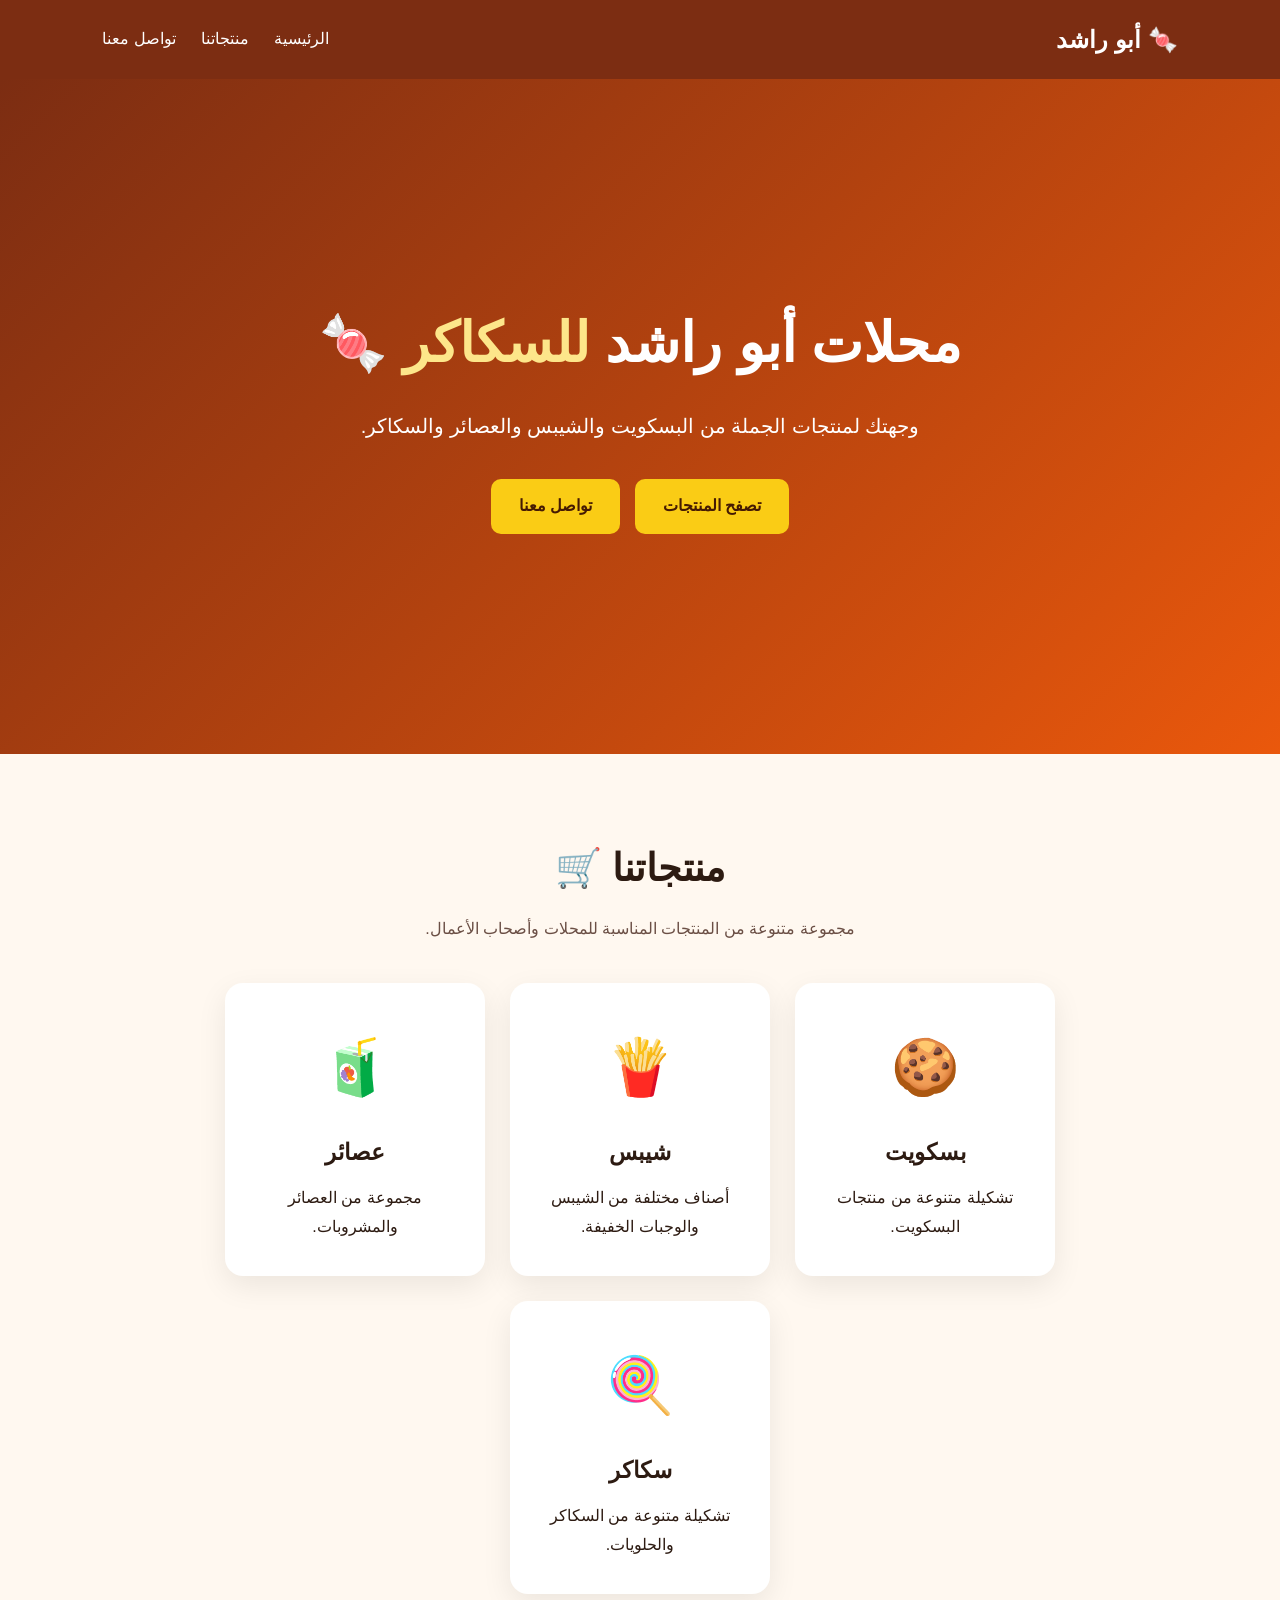
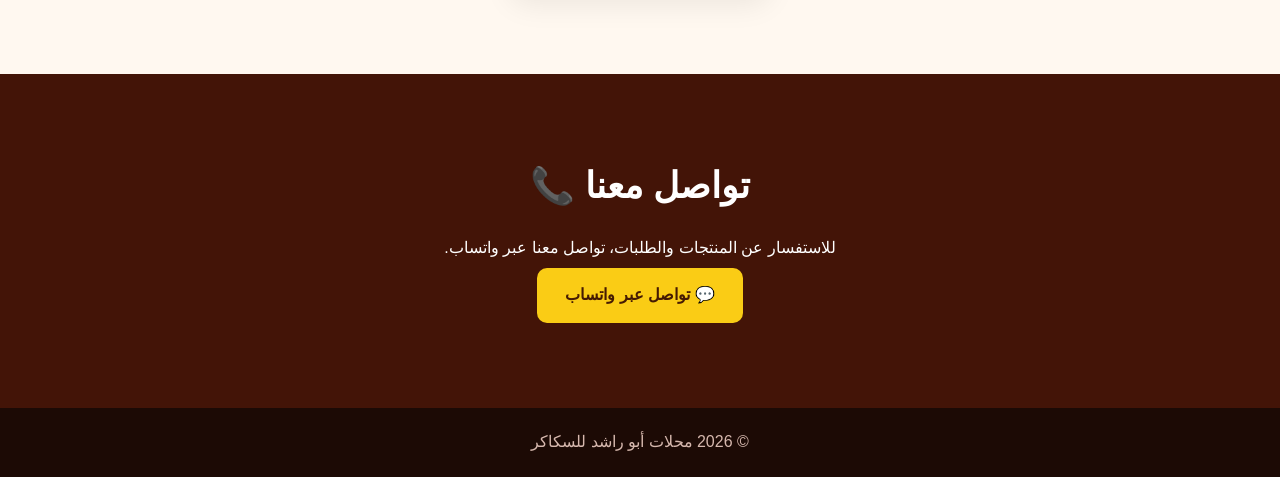
==== abu-rashed-new/index.html @ 02c1951f "Add new index.html file for abu-rashed" ====
<!DOCTYPE html>
<html lang="ar" dir="rtl">

<head>
    <meta charset="UTF-8">
    <meta name="viewport" content="width=device-width, initial-scale=1.0">

    <title>محلات أبو راشد للسكاكر | بسكويت، شيبس، عصائر وسكاكر</title>

    <meta name="description"
        content="محلات أبو راشد للسكاكر — متجر جملة لعرض البسكويت والشيبس والعصائر والسكاكر بطريقة سهلة واحترافية.">

    <style>
        * {
            margin: 0;
            padding: 0;
            box-sizing: border-box;
        }

        html {
            scroll-behavior: smooth;
        }

        body {
            font-family: Arial, sans-serif;
            background: #fff8f0;
            color: #2d1b12;
            line-height: 1.8;
        }

        header {
            background: #7c2d12;
            padding: 18px 8%;
            position: sticky;
            top: 0;
            z-index: 1000;
        }

        nav {
            display: flex;
            justify-content: space-between;
            align-items: center;
        }

        .logo {
            color: #fff;
            font-size: 24px;
            font-weight: bold;
        }

        nav ul {
            display: flex;
            list-style: none;
            gap: 25px;
        }

        nav a {
            color: white;
            text-decoration: none;
        }

        nav a:hover {
            opacity: 0.8;
        }

        .hero {
            min-height: 75vh;
            display: flex;
            justify-content: center;
            align-items: center;
            text-align: center;
            padding: 70px 20px;
            background: linear-gradient(135deg, #7c2d12, #ea580c);
            color: white;
        }

        .hero-content {
            max-width: 800px;
        }

        .hero h1 {
            font-size: 55px;
            margin-bottom: 15px;
        }

        .hero h1 span {
            color: #fde68a;
        }

        .hero p {
            font-size: 20px;
            margin-bottom: 30px;
        }

        .btn {
            display: inline-block;
            padding: 13px 28px;
            background: #facc15;
            color: #451a03;
            text-decoration: none;
            border-radius: 10px;
            font-weight: bold;
            margin: 5px;
        }

        .btn:hover {
            transform: translateY(-3px);
        }

        .section {
            padding: 80px 8%;
            text-align: center;
        }

        .section h2 {
            font-size: 38px;
            margin-bottom: 12px;
        }

        .section-text {
            max-width: 650px;
            margin: 0 auto 40px;
            color: #6b4f45;
        }

        .products {
            display: flex;
            justify-content: center;
            gap: 25px;
            flex-wrap: wrap;
        }

        .product {
            background: white;
            width: 260px;
            padding: 35px 25px;
            border-radius: 18px;
            box-shadow: 0 10px 30px rgba(0, 0, 0, 0.08);
            transition: 0.3s;
        }

        .product:hover {
            transform: translateY(-8px);
        }

        .product-icon {
            font-size: 55px;
            margin-bottom: 15px;
        }

        .product h3 {
            font-size: 23px;
            margin-bottom: 10px;
        }

        .contact {
            padding: 80px 20px;
            text-align: center;
            background: #431407;
            color: white;
        }

        .contact h2 {
            font-size: 36px;
            margin-bottom: 15px;
        }

        footer {
            background: #1c0a05;
            color: #d6b8ae;
            text-align: center;
            padding: 20px;
        }

        @media (max-width: 700px) {

            nav {
                flex-direction: column;
                gap: 15px;
            }

            nav ul {
                gap: 12px;
                flex-wrap: wrap;
                justify-content: center;
            }

            .hero {
                min-height: 65vh;
            }
.hero h1 {
                font-size: 38px;
            }

            .hero p {
                font-size: 17px;
            }

            .section {
                padding: 60px 20px;
            }

            .product {
                width: 100%;
                max-width: 340px;
            }
        }
    </style>

</head>

<body>

    <header>

        <nav>

            <div class="logo">
                🍬 أبو راشد
            </div>

            <ul>
                <li><a href="#home">الرئيسية</a></li>
                <li><a href="#products">منتجاتنا</a></li>
                <li><a href="#contact">تواصل معنا</a></li>
            </ul>

        </nav>

    </header>


    <section id="home" class="hero">

        <div class="hero-content">

            <h1>
                محلات أبو راشد
                <span>للسكاكر 🍬</span>
            </h1>

            <p>
                وجهتك لمنتجات الجملة من البسكويت والشيبس
                والعصائر والسكاكر.
            </p>

            <a href="#products" class="btn">
                تصفح المنتجات
            </a>

            <a href="#contact" class="btn">
                تواصل معنا
            </a>

        </div>

    </section>


    <section id="products" class="section">

        <h2>منتجاتنا 🛒</h2>

        <p class="section-text">
            مجموعة متنوعة من المنتجات المناسبة للمحلات
            وأصحاب الأعمال.
        </p>


        <div class="products">

            <div class="product">

                <div class="product-icon">
                    🍪
                </div>

                <h3>
                    بسكويت
                </h3>

                <p>
                    تشكيلة متنوعة من منتجات البسكويت.
                </p>

            </div>


            <div class="product">

                <div class="product-icon">
                    🍟
                </div>

                <h3>
                    شيبس
                </h3>

                <p>
                    أصناف مختلفة من الشيبس والوجبات الخفيفة.
                </p>

            </div>


            <div class="product">

                <div class="product-icon">
                    🧃
                </div>

                <h3>
                    عصائر
                </h3>

                <p>
                    مجموعة من العصائر والمشروبات.
                </p>

            </div>


            <div class="product">

                <div class="product-icon">
                    🍭
                </div>

                <h3>
                    سكاكر
                </h3>

                <p>
                    تشكيلة متنوعة من السكاكر والحلويات.
                </p>

            </div>

        </div>

    </section>


    <section id="contact" class="contact">

        <h2>
            تواصل معنا 📞
        </h2>

        <p>
            للاستفسار عن المنتجات والطلبات، تواصل معنا عبر واتساب.
        </p>

        <a href="https://wa.me/962787437604"
            class="btn"
            target="_blank">
            💬 تواصل عبر واتساب
        </a>

    </section>


    <footer>

        <p>
            © 2026 محلات أبو راشد للسكاكر
        </p>

    </footer>

</body>

</html>
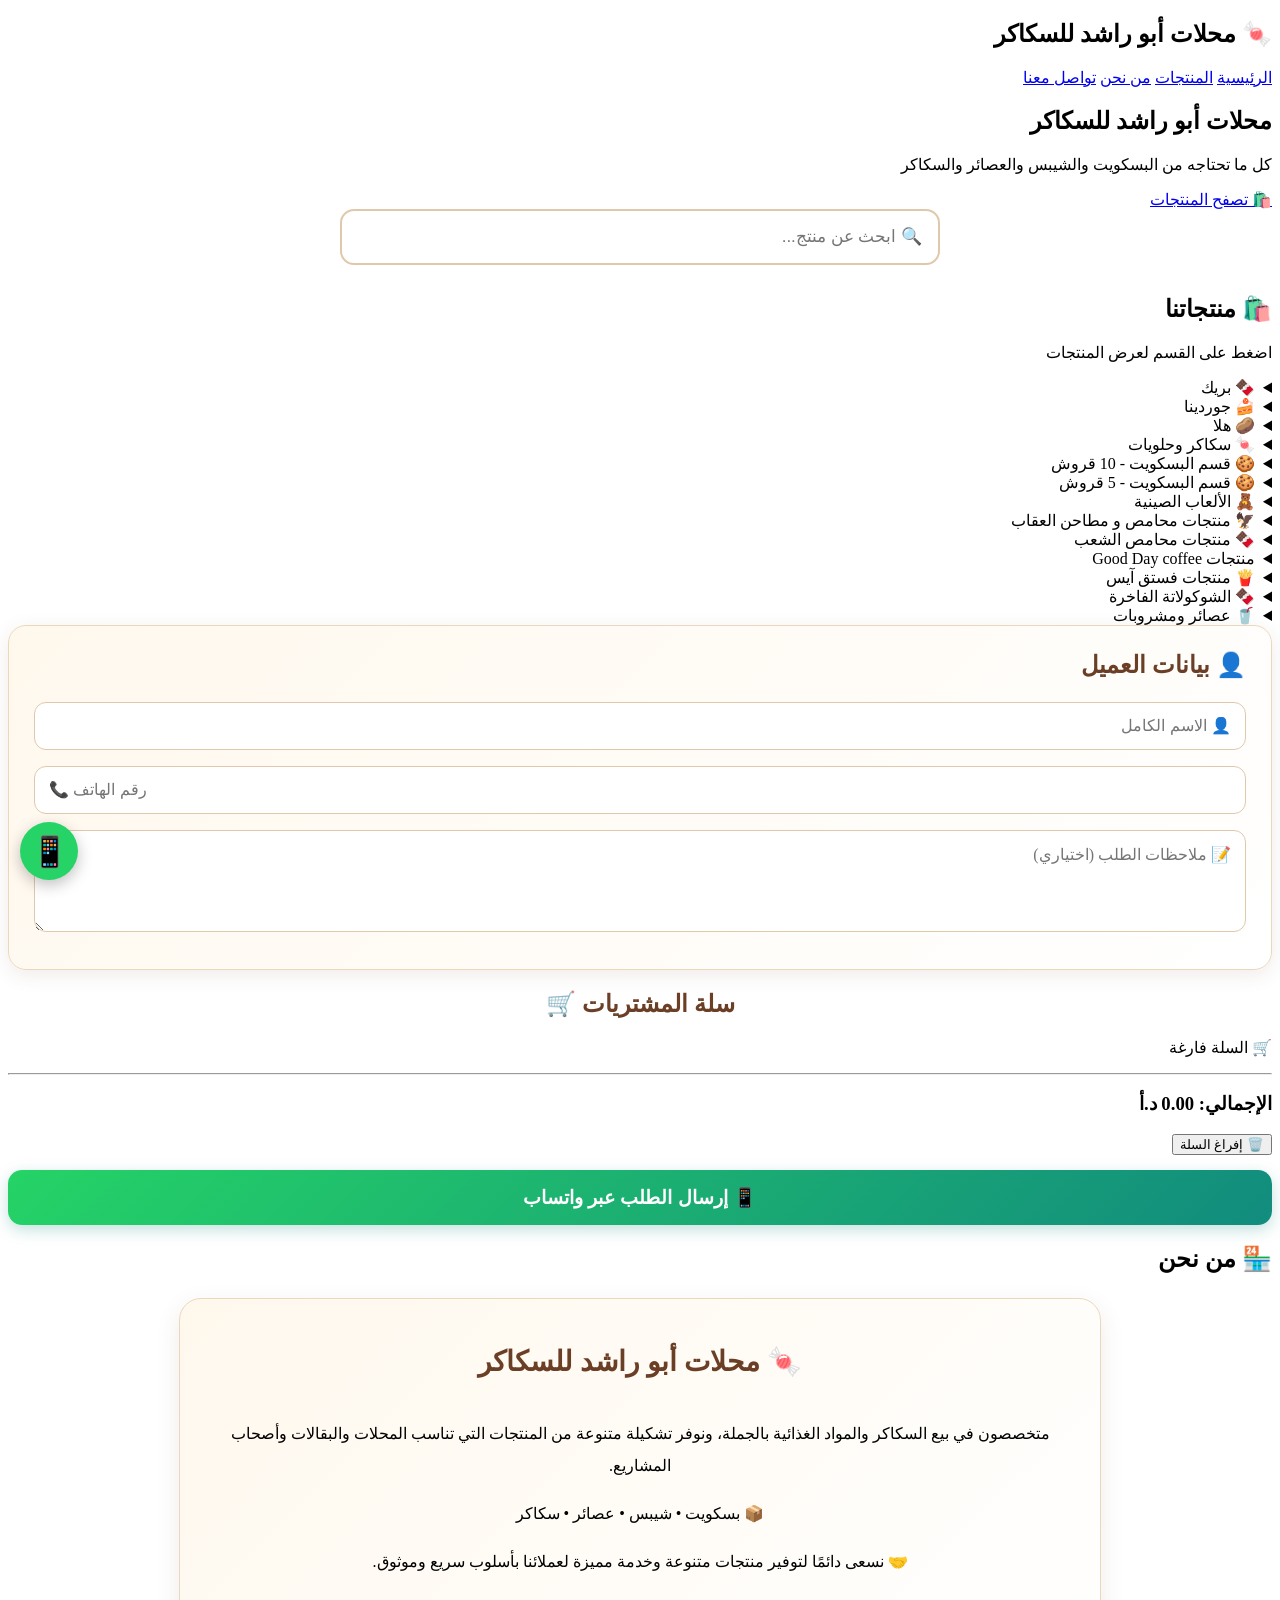
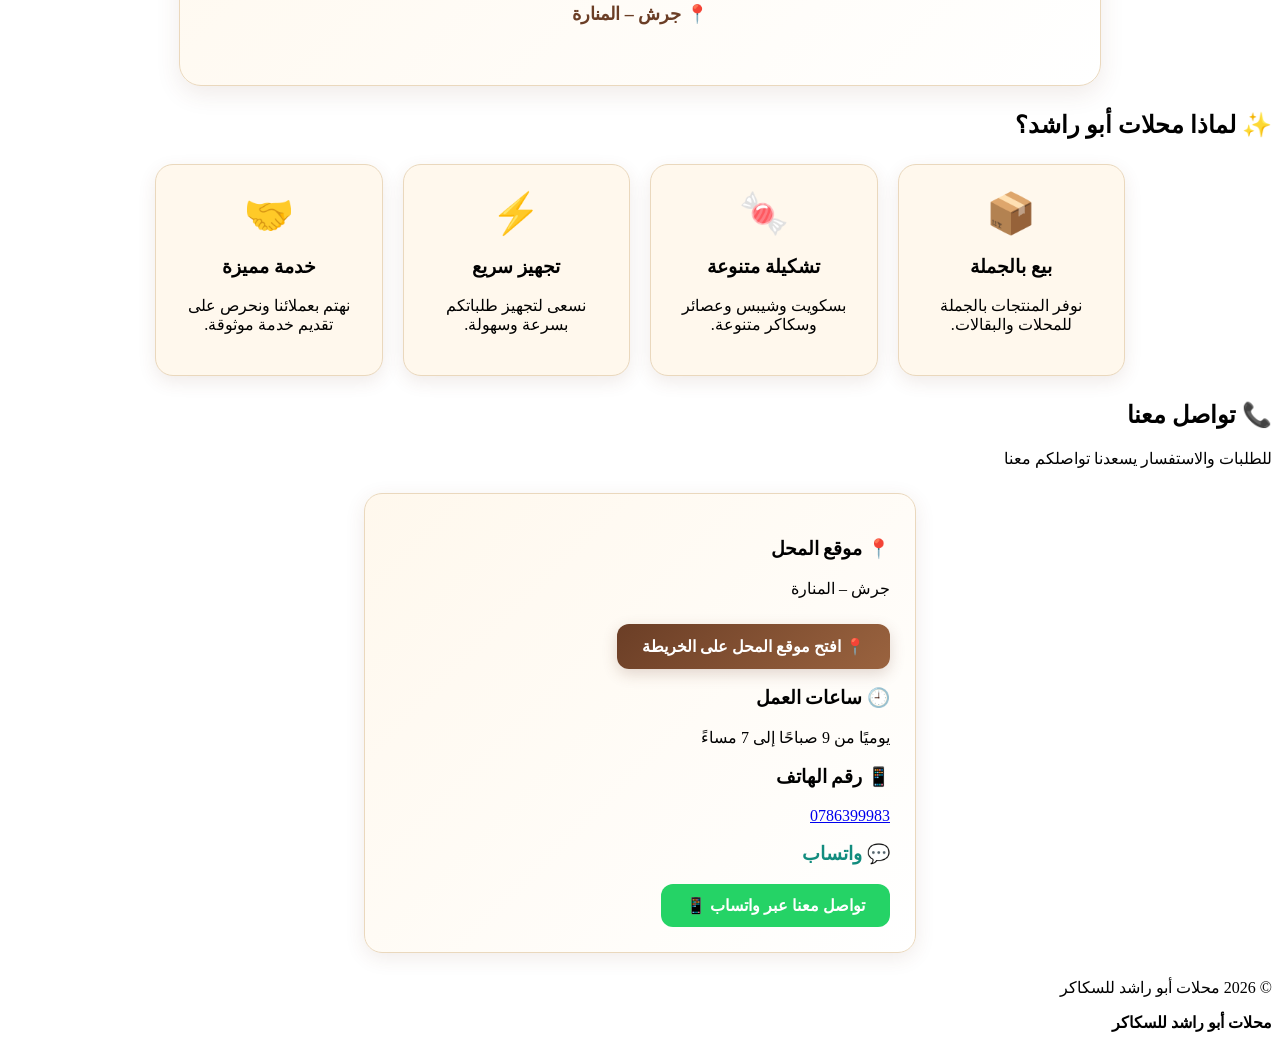
==== commit 78de2458: "Update print statement from 'Hello' to 'Goodbye'" ====
--- a/abu-rashed-new/index.html
+++ b/abu-rashed-new/index.html
@@ -1,373 +1,1767 @@
-<!DOCTYPE html>
-<html lang="ar" dir="rtl">
-
-<head>
-    <meta charset="UTF-8">
-    <meta name="viewport" content="width=device-width, initial-scale=1.0">
-
-    <title>محلات أبو راشد للسكاكر | بسكويت، شيبس، عصائر وسكاكر</title>
-
-    <meta name="description"
-        content="محلات أبو راشد للسكاكر — متجر جملة لعرض البسكويت والشيبس والعصائر والسكاكر بطريقة سهلة واحترافية.">
-
-    <style>
-        * {
-            margin: 0;
-            padding: 0;
-            box-sizing: border-box;
-        }
-
-        html {
-            scroll-behavior: smooth;
-        }
-
-        body {
-            font-family: Arial, sans-serif;
-            background: #fff8f0;
-            color: #2d1b12;
-            line-height: 1.8;
-        }
-
-        header {
-            background: #7c2d12;
-            padding: 18px 8%;
-            position: sticky;
-            top: 0;
-            z-index: 1000;
-        }
-
-        nav {
-            display: flex;
-            justify-content: space-between;
-            align-items: center;
-        }
-
-        .logo {
-            color: #fff;
-            font-size: 24px;
-            font-weight: bold;
-        }
-
-        nav ul {
-            display: flex;
-            list-style: none;
-            gap: 25px;
-        }
-
-        nav a {
-            color: white;
-            text-decoration: none;
-        }
-
-        nav a:hover {
-            opacity: 0.8;
-        }
-
-        .hero {
-            min-height: 75vh;
-            display: flex;
-            justify-content: center;
-            align-items: center;
-            text-align: center;
-            padding: 70px 20px;
-            background: linear-gradient(135deg, #7c2d12, #ea580c);
-            color: white;
-        }
-
-        .hero-content {
-            max-width: 800px;
-        }
-
-        .hero h1 {
-            font-size: 55px;
-            margin-bottom: 15px;
-        }
-
-        .hero h1 span {
-            color: #fde68a;
-        }
-
-        .hero p {
-            font-size: 20px;
-            margin-bottom: 30px;
-        }
-
-        .btn {
-            display: inline-block;
-            padding: 13px 28px;
-            background: #facc15;
-            color: #451a03;
-            text-decoration: none;
-            border-radius: 10px;
-            font-weight: bold;
-            margin: 5px;
-        }
-
-        .btn:hover {
-            transform: translateY(-3px);
-        }
-
-        .section {
-            padding: 80px 8%;
-            text-align: center;
-        }
-
-        .section h2 {
-            font-size: 38px;
-            margin-bottom: 12px;
-        }
-
-        .section-text {
-            max-width: 650px;
-            margin: 0 auto 40px;
-            color: #6b4f45;
-        }
-
-        .products {
-            display: flex;
-            justify-content: center;
-            gap: 25px;
-            flex-wrap: wrap;
-        }
-
-        .product {
-            background: white;
-            width: 260px;
-            padding: 35px 25px;
-            border-radius: 18px;
-            box-shadow: 0 10px 30px rgba(0, 0, 0, 0.08);
-            transition: 0.3s;
-        }
-
-        .product:hover {
-            transform: translateY(-8px);
-        }
-
-        .product-icon {
-            font-size: 55px;
-            margin-bottom: 15px;
-        }
-
-        .product h3 {
-            font-size: 23px;
-            margin-bottom: 10px;
-        }
-
-        .contact {
-            padding: 80px 20px;
-            text-align: center;
-            background: #431407;
-            color: white;
-        }
-
-        .contact h2 {
-            font-size: 36px;
-            margin-bottom: 15px;
-        }
-
-        footer {
-            background: #1c0a05;
-            color: #d6b8ae;
-            text-align: center;
-            padding: 20px;
-        }
-
-        @media (max-width: 700px) {
-
-            nav {
-                flex-direction: column;
-                gap: 15px;
-            }
-
-            nav ul {
-                gap: 12px;
-                flex-wrap: wrap;
-                justify-content: center;
-            }
-
-            .hero {
-                min-height: 65vh;
-            }
-.hero h1 {
-                font-size: 38px;
-            }
-
-            .hero p {
-                font-size: 17px;
-            }
-
-            .section {
-                padding: 60px 20px;
-            }
-
-            .product {
-                width: 100%;
-                max-width: 340px;
-            }
-        }
-    </style>
-
-</head>
-
-<body>
-
-    <header>
-
-        <nav>
-
-            <div class="logo">
-                🍬 أبو راشد
-            </div>
-
-            <ul>
-                <li><a href="#home">الرئيسية</a></li>
-                <li><a href="#products">منتجاتنا</a></li>
-                <li><a href="#contact">تواصل معنا</a></li>
-            </ul>
-
-        </nav>
-
-    </header>
-
-
-    <section id="home" class="hero">
-
-        <div class="hero-content">
-
-            <h1>
-                محلات أبو راشد
-                <span>للسكاكر 🍬</span>
-            </h1>
-
-            <p>
-                وجهتك لمنتجات الجملة من البسكويت والشيبس
-                والعصائر والسكاكر.
-            </p>
-
-            <a href="#products" class="btn">
-                تصفح المنتجات
-            </a>
-
-            <a href="#contact" class="btn">
-                تواصل معنا
-            </a>
-
-        </div>
-
-    </section>
-
-
-    <section id="products" class="section">
-
-        <h2>منتجاتنا 🛒</h2>
-
-        <p class="section-text">
-            مجموعة متنوعة من المنتجات المناسبة للمحلات
-            وأصحاب الأعمال.
-        </p>
-
-
-        <div class="products">
-
-            <div class="product">
-
-                <div class="product-icon">
-                    🍪
-                </div>
-
-                <h3>
-                    بسكويت
-                </h3>
-
-                <p>
-                    تشكيلة متنوعة من منتجات البسكويت.
-                </p>
-
-            </div>
-
-
-            <div class="product">
-
-                <div class="product-icon">
-                    🍟
-                </div>
-
-                <h3>
-                    شيبس
-                </h3>
-
-                <p>
-                    أصناف مختلفة من الشيبس والوجبات الخفيفة.
-                </p>
-
-            </div>
-
-
-            <div class="product">
-
-                <div class="product-icon">
-                    🧃
-                </div>
-
-                <h3>
-                    عصائر
-                </h3>
-
-                <p>
-                    مجموعة من العصائر والمشروبات.
-                </p>
-
-            </div>
-
-
-            <div class="product">
-
-                <div class="product-icon">
-                    🍭
-                </div>
-
-                <h3>
-                    سكاكر
-                </h3>
-
-                <p>
-                    تشكيلة متنوعة من السكاكر والحلويات.
-                </p>
-
-            </div>
-
-        </div>
-
-    </section>
-
-
-    <section id="contact" class="contact">
-
-        <h2>
-            تواصل معنا 📞
-        </h2>
-
-        <p>
-            للاستفسار عن المنتجات والطلبات، تواصل معنا عبر واتساب.
-        </p>
-
-        <a href="https://wa.me/962787437604"
-            class="btn"
-            target="_blank">
-            💬 تواصل عبر واتساب
-        </a>
-
-    </section>
-
-
-    <footer>
-
-        <p>
-            © 2026 محلات أبو راشد للسكاكر
-        </p>
-
-    </footer>
-
-</body>
-
-</html>
+<!DOCTYPE html>
+<html lang="ar" dir="rtl">
+
+<head>
+
+<meta charset="UTF-8">
+
+<meta name="viewport" content="width=device-width, initial-scale=1.0">
+
+<title>محلات أبو راشد للسكاكر</title>
+
+<link rel="stylesheet" href="style.css">
+
+</head>
+
+<body>
+
+    <a
+href="https://wa.me/962786399983"
+target="_blank"
+style="
+position:fixed;
+bottom:20px;
+left:20px;
+width:58px;
+height:58px;
+background:#25D366;
+color:white;
+border-radius:50%;
+display:flex;
+align-items:center;
+justify-content:center;
+font-size:30px;
+text-decoration:none;
+box-shadow:0 5px 15px rgba(0,0,0,0.25);
+z-index:9999;
+"
+title="تواصل معنا عبر واتساب"
+>
+📱
+</a>
+
+<!-- ==================== شريط التنقل ==================== -->
+
+<nav>
+
+<h2>🍬 محلات أبو راشد للسكاكر</h2>
+
+<div>
+<a href="#home">الرئيسية</a>
+<a href="#products">المنتجات</a>
+<a href="#about">من نحن</a>
+<a href="#contact">تواصل معنا</a>
+</div>
+
+</nav>
+
+
+<!-- ==================== الرئيسية ==================== -->
+
+<section id="home" class="hero">
+
+<h1>محلات أبو راشد للسكاكر</h1>
+
+<p>
+كل ما تحتاجه من البسكويت والشيبس والعصائر والسكاكر
+</p>
+
+<a href="#products">
+🛍️ تصفح المنتجات
+</a>
+
+</section>
+
+
+<!-- ==================== المنتجات ==================== -->
+
+<section id="products">
+
+    <div style="
+max-width:600px;
+margin:0 auto 30px;
+padding:0 15px;
+">
+
+<input
+type="text"
+id="product-search"
+placeholder="🔍 ابحث عن منتج..."
+onkeyup="searchProducts()"
+onkeydown="if(event.key === 'Enter') searchProducts()"
+style="
+width:100%;
+padding:16px;
+border:2px solid #dfc9aa;
+border-radius:14px;
+box-sizing:border-box;
+font-size:17px;
+outline:none;
+text-align:right;
+"
+>
+
+</div>
+
+<h1>🛍️ منتجاتنا</h1>
+
+<p>
+اضغط على القسم لعرض المنتجات
+</p>
+
+
+<!-- ==================== بريك ==================== -->
+
+<details class="category">
+
+<summary>
+🍫 بريك
+</summary>
+
+<div class="category-content">
+
+<h2>جميع أصناف بريك 🍫</h2>
+
+<div class="products-grid">
+
+
+<div class="product-card">
+
+<div class="product-image">
+    <img src="images/break-15.5g.jpg" alt="Break 15.5g">
+</div>
+
+<h3>Break 15.5g</h3>
+
+<p>Break 2 Fingers - 15.5 غرام</p>
+
+<strong>السعر: 1.95 د.أ</strong>
+
+<button onclick="addToCart(this)">
+🛒 أضف للسلة
+</button>
+
+</div>
+
+
+<div class="product-card">
+
+<div class="product-image">🍫</div>
+
+<h3>Break Delight 16.5g</h3>
+
+<p>بريك ديلايت - 16.5 غرام</p>
+
+<strong>السعر: 1.95 د.أ</strong>
+
+<button onclick="addToCart(this)">
+🛒 أضف للسلة
+</button>
+
+</div>
+
+
+<div class="product-card">
+
+<div class="product-image">🍫</div>
+
+<h3>Break Happy 18g</h3>
+
+<p>بريك هابي - 18 غرام</p>
+
+<strong>السعر: 1.95 د.أ</strong>
+
+<button onclick="addToCart(this)">
+🛒 أضف للسلة
+</button>
+
+</div>
+
+
+<div class="product-card">
+
+<div class="product-image">🍫</div>
+
+<h3>Break Power 20g</h3>
+
+<p>بريك باور - 20 غرام</p>
+
+<strong>السعر: 1.95 د.أ</strong>
+
+<button onclick="addToCart(this)">
+🛒 أضف للسلة
+</button>
+
+</div>
+
+
+<div class="product-card">
+
+<div class="product-image">🍫</div>
+
+<h3>Break Rizzo 20g</h3>
+
+<p>بريك ريزو - 20 غرام</p>
+
+<strong>السعر: 1.95 د.أ</strong>
+
+<button onclick="addToCart(this)">
+🛒 أضف للسلة
+</button>
+
+</div>
+
+
+<div class="product-card">
+
+<div class="product-image">🍫</div>
+
+<h3>Break Rizzo Peanuts 20g</h3>
+
+<p>بريك ريزو بالفول السوداني - 20 غرام</p>
+
+<strong>السعر: 1.95 د.أ</strong>
+
+<button onclick="addToCart(this)">
+🛒 أضف للسلة
+</button>
+
+</div>
+
+<div class="product-card">
+
+<div class="product-image">🍫</div>
+
+<h3>Break Supa 19g</h3>
+
+<p>بريك سوبا - 19 غرام</p>
+
+<strong>السعر: 1.95 د.أ</strong>
+
+<button onclick="addToCart(this)">
+🛒 أضف للسلة
+</button>
+
+</div>
+
+
+</div>
+
+</div>
+
+</details>
+
+
+<!-- ==================== جوردينا ==================== -->
+
+<details class="category">
+
+<summary>
+🍰 جوردينا
+</summary>
+
+<div class="category-content">
+
+<h2>جميع أصناف جوردينا 🍰</h2>
+
+<div class="products-grid">
+
+
+<div class="product-card">
+<div class="product-image">🍰</div>
+<h3>ويزو</h3>
+<p>ويزو جوردينا</p>
+<strong>السعر: —</strong>
+<button onclick="addToCart(this)">🛒 أضف للسلة</button>
+</div>
+
+
+<div class="product-card">
+<div class="product-image">🍰</div>
+<h3>سوبر رول</h3>
+<p>سوبر رول جوردينا</p>
+<strong>السعر: —</strong>
+<button onclick="addToCart(this)">🛒 أضف للسلة</button>
+</div>
+
+
+<div class="product-card">
+<div class="product-image">🍰</div>
+<h3>سويس رول</h3>
+<p>سويس رول جوردينا</p>
+<strong>السعر: —</strong>
+<button onclick="addToCart(this)">🛒 أضف للسلة</button>
+</div>
+
+
+<div class="product-card">
+<div class="product-image">🧁</div>
+<h3>ميني كيك</h3>
+<p>ميني كيك جوردينا</p>
+<strong>السعر: —</strong>
+<button onclick="addToCart(this)">🛒 أضف للسلة</button>
+</div>
+
+
+<div class="product-card">
+<div class="product-image">🍰</div>
+<h3>مغطس أزرق</h3>
+<p>مغطس جوردينا - أزرق</p>
+<strong>السعر: —</strong>
+<button onclick="addToCart(this)">🛒 أضف للسلة</button>
+</div>
+
+
+<div class="product-card">
+<div class="product-image">🍓</div>
+<h3>مغطس فراولة</h3>
+<p>مغطس جوردينا - فراولة</p>
+<strong>السعر: —</strong>
+<button onclick="addToCart(this)">🛒 أضف للسلة</button>
+</div>
+
+
+<div class="product-card">
+<div class="product-image">🍌</div>
+<h3>مغطس موز</h3>
+<p>مغطس جوردينا - موز</p>
+<strong>السعر: —</strong>
+<button onclick="addToCart(this)">🛒 أضف للسلة</button>
+</div>
+
+
+<div class="product-card">
+<div class="product-image">🍰</div>
+<h3>جراندي</h3>
+<p>جراندي جوردينا</p>
+<strong>السعر: —</strong>
+<button onclick="addToCart(this)">🛒 أضف للسلة</button>
+</div>
+
+
+<div class="product-card">
+<div class="product-image">🧇</div>
+<h3>وافل</h3>
+<p>وافل جوردينا</p>
+<strong>السعر: —</strong>
+<button onclick="addToCart(this)">🛒 أضف للسلة</button>
+</div>
+
+<div class="product-card">
+<div class="product-image">🍪</div>
+<h3>بيسكي</h3>
+<p>بيسكي جوردينا</p>
+<strong>السعر: —</strong>
+<button onclick="addToCart(this)">🛒 أضف للسلة</button>
+</div>
+
+
+</div>
+
+</div>
+
+</details>
+
+
+<!-- ==================== هلا ==================== -->
+
+<details class="category">
+
+<summary>
+🥔 هلا
+</summary>
+
+<div class="category-content">
+
+<h2>جميع أصناف هلا 🥔</h2>
+
+<div class="products-grid">
+
+
+<div class="product-card">
+<div class="product-image">🥔</div>
+<h3>Hala Chips Tasali</h3>
+<p>هلا تسالي - 28 غرام</p>
+<strong>السعر: —</strong>
+<button onclick="addToCart(this)">🛒 أضف للسلة</button>
+</div>
+
+
+<div class="product-card">
+<div class="product-image">🌶️</div>
+<h3>Hala Rocy Hot</h3>
+<p>هلا روكي حار - 80 غرام</p>
+<strong>السعر: —</strong>
+<button onclick="addToCart(this)">🛒 أضف للسلة</button>
+</div>
+
+
+<div class="product-card">
+<div class="product-image">🌶️</div>
+<h3>Hala Tortilla Chilli Lime</h3>
+<p>هلا تورتيلا تشيلي لايم - 30 غرام</p>
+<strong>السعر: —</strong>
+<button onclick="addToCart(this)">🛒 أضف للسلة</button>
+</div>
+
+
+<div class="product-card">
+<div class="product-image">🔥</div>
+<h3>Hala Tortilla Hot & Spicy</h3>
+<p>هلا تورتيلا حار - 30 غرام</p>
+<strong>السعر: —</strong>
+<button onclick="addToCart(this)">🛒 أضف للسلة</button>
+</div>
+
+
+<div class="product-card">
+<div class="product-image">🔥</div>
+<h3>Hala Cantina Hot & Spicy</h3>
+<p>هلا كانتينا حار - 80 غرام</p>
+<strong>السعر: —</strong>
+<button onclick="addToCart(this)">🛒 أضف للسلة</button>
+</div>
+
+
+<div class="product-card">
+<div class="product-image">🧀</div>
+<h3>Hala Cantina Spicy Cheese</h3>
+<p>هلا كانتينا جبنة حارة - 30 غرام</p>
+<strong>السعر: —</strong>
+<button onclick="addToCart(this)">🛒 أضف للسلة</button>
+</div>
+
+
+<div class="product-card">
+<div class="product-image">🥔</div>
+<h3>Hala Potato Sticks Original</h3>
+<p>هلا أصابع بطاطا أصلي - 25 غرام</p>
+<strong>السعر: —</strong>
+<button onclick="addToCart(this)">🛒 أضف للسلة</button>
+</div>
+
+
+<div class="product-card">
+<div class="product-image">🍬</div>
+<h3>Hala Trittos Sweet</h3>
+<p>هلا تريتوس سويت - 80 غرام</p>
+<strong>السعر: —</strong>
+<button onclick="addToCart(this)">🛒 أضف للسلة</button>
+</div>
+
+
+<div class="product-card">
+
+<div class="product-image">🥔</div>
+<h3>Hala Potato Chips</h3>
+<p>هلا شيبس بطاطا - 20 غرام</p>
+<strong>السعر: —</strong>
+<button onclick="addToCart(this)">🛒 أضف للسلة</button>
+</div>
+
+
+<div class="product-card">
+<div class="product-image">🍕</div>
+<h3>Hala Torero Mexican Pizza</h3>
+<p>هلا توريرو بيتزا مكسيكية - 28 غرام</p>
+<strong>السعر: —</strong>
+<button onclick="addToCart(this)">🛒 أضف للسلة</button>
+</div>
+
+
+<div class="product-card">
+<div class="product-image">🌶️</div>
+<h3>Hala Zoom Paprika</h3>
+<p>هلا زوم بابريكا - 22 غرام</p>
+<strong>السعر: —</strong>
+<button onclick="addToCart(this)">🛒 أضف للسلة</button>
+</div>
+
+
+<div class="product-card">
+<div class="product-image">🧀</div>
+<h3>Hala Cheezers Cheese</h3>
+<p>هلا تشيزرز جبنة - 30 غرام</p>
+<strong>السعر: —</strong>
+<button onclick="addToCart(this)">🛒 أضف للسلة</button>
+</div>
+
+
+<div class="product-card">
+<div class="product-image">🧀</div>
+<h3>Hala Ringo Cheese</h3>
+<p>هلا رينجو جبنة - 28 غرام</p>
+<strong>السعر: —</strong>
+<button onclick="addToCart(this)">🛒 أضف للسلة</button>
+</div>
+
+
+<div class="product-card">
+<div class="product-image">🌶️</div>
+<h3>Hala Torero Chili Lime</h3>
+<p>هلا توريرو تشيلي لايم - 28 غرام</p>
+<strong>السعر: —</strong>
+<button onclick="addToCart(this)">🛒 أضف للسلة</button>
+</div>
+
+
+<div class="product-card">
+<div class="product-image">🧀</div>
+<h3>Hala Cantina Ultimate Cheddar 30g</h3>
+<p>هلا كانتينا ألتيميت تشيدر - 30 غرام</p>
+<strong>السعر: —</strong>
+<button onclick="addToCart(this)">🛒 أضف للسلة</button>
+</div>
+
+
+<div class="product-card">
+<div class="product-image">🧀</div>
+<h3>Hala Cantina Ultimate Cheddar 70g</h3>
+<p>هلا كانتينا ألتيميت تشيدر - 70 غرام</p>
+<strong>السعر: —</strong>
+<button onclick="addToCart(this)">🛒 أضف للسلة</button>
+</div>
+
+
+</div>
+
+</div>
+
+</details>
+
+
+<!-- ==================== السكاكر ==================== -->
+
+<details class="category">
+
+<summary>
+🍬 سكاكر وحلويات
+</summary>
+
+<div class="category-content">
+
+<h2>السكاكر والحلويات 🍬</h2>
+
+<div class="products-grid">
+
+
+<div class="product-card">
+<div class="product-image">🍭</div>
+<h3>مصاصات مشكلة</h3>
+<p>نكهات متعددة</p>
+<strong>السعر: —</strong>
+<button onclick="addToCart(this)">🛒 أضف للسلة</button>
+</div>
+
+
+<div class="product-card">
+
+<div class="product-image">🍬</div>
+<h3>حلوى طرية</h3>
+<p>حلوى مشكلة</p>
+<strong>السعر: —</strong>
+<button onclick="addToCart(this)">🛒 أضف للسلة</button>
+</div>
+
+
+<div class="product-card">
+<div class="product-image">🍫</div>
+<h3>شوكولاتة مشكلة</h3>
+<p>أصناف متنوعة</p>
+<strong>السعر: —</strong>
+<button onclick="addToCart(this)">🛒 أضف للسلة</button>
+</div>
+
+
+<div class="product-card">
+<div class="product-image">🧸</div>
+<h3>جيلي</h3>
+<p>جيلي بأشكال ونكهات مختلفة</p>
+<strong>السعر: —</strong>
+<button onclick="addToCart(this)">🛒 أضف للسلة</button>
+</div>
+
+
+<div class="product-card">
+<div class="product-image">🍪</div>
+<h3>بسكويت وحلويات</h3>
+<p>أصناف متنوعة</p>
+<strong>السعر: —</strong>
+<button onclick="addToCart(this)">🛒 أضف للسلة</button>
+</div>
+
+
+</div>
+
+</div>
+
+</details>
+
+<!-- ==================== بسكويت 10 قروش ==================== -->
+
+<details class="category">
+
+<summary>
+🍪 قسم البسكويت - 10 قروش
+</summary>
+
+<div class="category-content">
+
+<h2>جميع أصناف البسكويت - 10 قروش 🍪</h2>
+
+<div class="products-grid">
+
+<div class="product-card">
+<div class="product-image">🍪</div>
+<h3>بسكويت 10 قروش</h3>
+<p>أصناف بسكويت متنوعة بسعر 10 قروش</p>
+<strong>السعر: 0.10 د.أ</strong>
+<button onclick="addToCart(this)">🛒 أضف للسلة</button>
+</div>
+
+<div class="product-card">
+<div class="product-image">🍪</div>
+<h3>بسكويت مشكل 10 قروش</h3>
+<p>بسكويت مشكل - 10 قروش</p>
+<strong>السعر: 0.10 د.أ</strong>
+<button onclick="addToCart(this)">🛒 أضف للسلة</button>
+</div>
+
+</div>
+
+</div>
+
+</details>
+
+
+<!-- ==================== بسكويت 5 قروش ==================== -->
+
+<details class="category">
+
+<summary>
+🍪 قسم البسكويت - 5 قروش
+</summary>
+
+<div class="category-content">
+
+<h2>جميع أصناف البسكويت - 5 قروش 🍪</h2>
+
+<div class="products-grid">
+
+<div class="product-card">
+<div class="product-image">🍪</div>
+<h3>بسكويت 5 قروش</h3>
+<p>أصناف بسكويت متنوعة بسعر 5 قروش</p>
+<strong>السعر: 0.05 د.أ</strong>
+<button onclick="addToCart(this)">🛒 أضف للسلة</button>
+</div>
+
+<div class="product-card">
+<div class="product-image">🍪</div>
+<h3>بسكويت مشكل 5 قروش</h3>
+<p>بسكويت مشكل - 5 قروش</p>
+<strong>السعر: 0.05 د.أ</strong>
+<button onclick="addToCart(this)">🛒 أضف للسلة</button>
+</div>
+
+</div>
+
+</div>
+
+</details>
+
+
+<!-- ==================== الألعاب الصينية ==================== -->
+
+<details class="category">
+
+<summary>
+🧸 الألعاب الصينية
+</summary>
+
+<div class="category-content">
+
+<h2>الألعاب الصينية 🧸</h2>
+
+<div class="products-grid">
+
+<div class="product-card">
+<div class="product-image">🧸</div>
+<h3>ألعاب أطفال متنوعة</h3>
+<p>تشكيلة متنوعة من الألعاب الصينية</p>
+<strong>السعر: —</strong>
+<button onclick="addToCart(this)">🛒 أضف للسلة</button>
+</div>
+
+<div class="product-card">
+<div class="product-image">🚗</div>
+<h3>سيارات أطفال</h3>
+<p>سيارات وألعاب متنوعة للأطفال</p>
+<strong>السعر: —</strong>
+<button onclick="addToCart(this)">🛒 أضف للسلة</button>
+</div>
+
+<div class="product-card">
+<div class="product-image">🎈</div>
+<h3>ألعاب متنوعة</h3>
+<p>ألعاب وأدوات ترفيه للأطفال</p>
+<strong>السعر: —</strong>
+<button onclick="addToCart(this)">🛒 أضف للسلة</button>
+</div>
+
+</div>
+
+</div>
+
+</details>
+
+
+<!-- ==================== منتجات شركة العقاب ==================== -->
+
+<details class="category">
+
+<summary>
+🦅 منتجات محامص و مطاحن العقاب
+</summary>
+
+<div class="category-content">
+
+<h2>منتجات شركة العقاب 🦅</h2>
+
+<div class="products-grid">
+
+<div class="product-card">
+<div class="product-image">🥜</div>
+<h3>منتجات العقاب</h3>
+<p>تشكيلة متنوعة من منتجات شركة العقاب</p>
+<strong>السعر: —</strong>
+<button onclick="addToCart(this)">🛒 أضف للسلة</button>
+</div>
+
+<div class="product-card">
+<div class="product-image">🍿</div>
+<h3>تسالي العقاب</h3>
+<p>أصناف متنوعة من التسالي</p>
+<strong>السعر: —</strong>
+<button onclick="addToCart(this)">🛒 أضف للسلة</button>
+</div>
+
+</div>
+
+</div>
+
+</details>
+
+
+<!-- ==================== منتجات شركة الشعب ==================== -->
+
+<details class="category">
+
+<summary>
+🍫 منتجات محامص الشعب
+</summary>
+
+<div class="category-content">
+
+<h2>منتجات شركة الشعب 🍫</h2>
+
+<div class="products-grid">
+
+<div class="product-card">
+<div class="product-image">🍫</div>
+<h3>منتجات الشعب</h3>
+<p>تشكيلة متنوعة من منتجات شركة الشعب</p>
+<strong>السعر: —</strong>
+<button onclick="addToCart(this)">🛒 أضف للسلة</button>
+</div>
+
+<div class="product-card">
+<div class="product-image">🍪</div>
+<h3>بسكويت الشعب</h3>
+<p>أصناف متنوعة من منتجات الشركة</p>
+<strong>السعر: —</strong>
+<button onclick="addToCart(this)">🛒 أضف للسلة</button>
+</div>
+
+</div>
+
+</div>
+
+</details>
+
+
+<!-- ==================== منتجات شركة جوددي ==================== -->
+
+<details class="category">
+
+<summary> منتجات Good Day coffee</summary>
+
+<div class="category-content">
+
+<h2>منتجات Good Day coffee 🍪</h2>
+
+<div class="products-grid">
+
+<div class="product-card">
+<div class="product-image">🍪</div>
+<h3>منتجات جوددي</h3>
+<p>تشكيلة متنوعة من منتجات شركة جوددي</p>
+<strong>السعر: —</strong>
+<button onclick="addToCart(this)">🛒 أضف للسلة</button>
+</div>
+
+<div class="product-card">
+<div class="product-image">🍫</div>
+<h3>حلويات جوددي</h3>
+<p>أصناف متنوعة من منتجات جوددي</p>
+<strong>السعر: —</strong>
+<button onclick="addToCart(this)">🛒 أضف للسلة</button>
+</div>
+
+</div>
+
+</div>
+
+</details>
+
+
+<!-- ==================== منتجات شركة آيس للفزد ==================== -->
+
+<details class="category">
+
+<summary>
+🍟 منتجات فستق آيس
+</summary>
+
+<div class="category-content">
+
+<h2>منتجات فستق آيس 🍟</h2>
+
+<div class="products-grid">
+
+<div class="product-card">
+<div class="product-image">🍟</div>
+<h3>منتجات آيس للفزد</h3>
+<p>تشكيلة متنوعة من منتجات شركة آيس للفزد</p>
+<strong>السعر: —</strong>
+<button onclick="addToCart(this)">🛒 أضف للسلة</button>
+</div>
+
+<div class="product-card">
+<div class="product-image">🥔</div>
+<h3>تسالي آيس</h3>
+<p>أصناف متنوعة من منتجات آيس للفزد</p>
+<strong>السعر: —</strong>
+<button onclick="addToCart(this)">🛒 أضف للسلة</button>
+</div>
+
+</div>
+
+</div>
+
+</details>
+
+<!-- ==================== الشوكولاتة الفاخرة ==================== -->
+<details class="category">
+    <summary>🍫 الشوكولاتة الفاخرة</summary>
+
+    <div class="category-content">
+        <h2>🍫 الشوكولاتة الفاخرة</h2>
+
+        <div class="products-grid">
+
+            <!-- سنكرز -->
+            <div class="product-card">
+                <h3>سنكرز كبير</h3>
+                <p>شوكولاتة سنكرز بالحجم الكبير</p>
+                <strong>— دينار</strong>
+                <button onclick="addToCart(this)">🛒 أضف للسلة</button>
+            </div>
+
+            <div class="product-card">
+                <h3>سنكرز صغير</h3>
+                <p>شوكولاتة سنكرز بالحجم الصغير</p>
+                <strong>— دينار</strong>
+                <button onclick="addToCart(this)">🛒 أضف للسلة</button>
+            </div>
+
+            <div class="product-card">
+                <h3>سنكرز أصابع</h3>
+                <p>شوكولاتة سنكرز أصابع</p>
+                <strong>— دينار</strong>
+                <button onclick="addToCart(this)">🛒 أضف للسلة</button>
+            </div>
+
+            <!-- مارس -->
+            <div class="product-card">
+                <h3>مارس كبير</h3>
+                <p>شوكولاتة مارس بالحجم الكبير</p>
+                <strong>— دينار</strong>
+                <button onclick="addToCart(this)">🛒 أضف للسلة</button>
+            </div>
+
+            <div class="product-card">
+                <h3>مارس صغير</h3>
+                <p>شوكولاتة مارس بالحجم الصغير</p>
+                <strong>— دينار</strong>
+                <button onclick="addToCart(this)">🛒 أضف للسلة</button>
+            </div>
+
+            <!-- تويكس -->
+            <div class="product-card">
+                <h3>تويكس كبير</h3>
+                <p>شوكولاتة تويكس بالحجم الكبير</p>
+                <strong>— دينار</strong>
+                <button onclick="addToCart(this)">🛒 أضف للسلة</button>
+            </div>
+
+            <div class="product-card">
+                <h3>تويكس صغير</h3>
+                <p>شوكولاتة تويكس بالحجم الصغير</p>
+                <strong>— دينار</strong>
+                <button onclick="addToCart(this)">🛒 أضف للسلة</button>
+            </div>
+
+            <div class="product-card">
+                <h3>تويكس أصابع</h3>
+                <p>شوكولاتة تويكس أصابع</p>
+                <strong>— دينار</strong>
+                <button onclick="addToCart(this)">🛒 أضف للسلة</button>
+            </div>
+
+            <!-- باونتي -->
+            <div class="product-card">
+                <h3>باونتي كبير</h3>
+                <p>شوكولاتة باونتي بالحجم الكبير</p>
+                <strong>— دينار</strong>
+                <button onclick="addToCart(this)">🛒 أضف للسلة</button>
+            </div>
+
+            <div class="product-card">
+                <h3>باونتي صغير</h3>
+                <p>شوكولاتة باونتي بالحجم الصغير</p>
+                <strong>— دينار</strong>
+                <button onclick="addToCart(this)">🛒 أضف للسلة</button>
+            </div>
+
+            <div class="product-card">
+                <h3>باونتي أصابع</h3>
+                <p>شوكولاتة باونتي أصابع</p>
+                <strong>— دينار</strong>
+                <button onclick="addToCart(this)">🛒 أضف للسلة</button>
+            </div>
+
+            <!-- جالكسي -->
+            <div class="product-card">
+                <h3>جالكسي كبير</h3>
+                <p>جالكسي كبير - 12 حبة</p>
+                <strong>— دينار</strong>
+                <button onclick="addToCart(this)">🛒 أضف للسلة</button>
+            </div>
+
+            <!-- بايسكريم -->
+            <div class="product-card">
+                <h3>بايسكريم كبير</h3>
+                <p>بايسكريم بالحجم الكبير</p>
+                <strong>— دينار</strong>
+                <button onclick="addToCart(this)">🛒 أضف للسلة</button>
+            </div>
+
+            <div class="product-card">
+                <h3>بايسكريم صغير</h3>
+                <p>بايسكريم بالحجم الصغير</p>
+                <strong>— دينار</strong>
+                <button onclick="addToCart(this)">🛒 أضف للسلة</button>
+            </div>
+
+            <!-- كليجا ديمة -->
+            <div class="product-card">
+                <h3>كليجا ديمة بالهيل</h3>
+                <p>كليجا ديمة بنكهة الهيل</p>
+                <strong>— دينار</strong>
+                <button onclick="addToCart(this)">🛒 أضف للسلة</button>
+            </div>
+
+            <div class="product-card">
+                <h3>كليجا ديمة عادي</h3>
+                <p>كليجا ديمة العادي</p>
+                <strong>— دينار</strong>
+                <button onclick="addToCart(this)">🛒 أضف للسلة</button>
+            </div>
+
+            <!-- أمريكانا -->
+            <div class="product-card">
+                <h3>أمريكانا كوكيز</h3>
+                <p>كوكيز أمريكانا</p>
+                <strong>— دينار</strong>
+                <button onclick="addToCart(this)">🛒 أضف للسلة</button>
+            </div>
+
+        </div>
+    </div>
+</details>
+
+<!-- ==================== العصائر ==================== -->
+
+<details class="category">
+
+<summary>
+🥤 عصائر ومشروبات
+</summary>
+
+<div class="category-content">
+
+<h2>العصائر والمشروبات 🥤</h2>
+
+<div class="products-grid">
+
+
+<div class="product-card">
+<div class="product-image">🥤</div>
+<h3>عصائر طبيعية</h3>
+<p>نكهات متنوعة</p>
+<strong>السعر: —</strong>
+<button onclick="addToCart(this)">🛒 أضف للسلة</button>
+</div>
+
+
+<div class="product-card">
+<div class="product-image">🧃</div>
+<h3>عصائر علب</h3>
+<p>أحجام ونكهات مختلفة</p>
+<strong>السعر: —</strong>
+<button onclick="addToCart(this)">🛒 أضف للسلة</button>
+</div>
+
+
+<div class="product-card">
+<div class="product-image">🥤</div>
+<h3>مشروبات غازية</h3>
+<p>أصناف متنوعة</p>
+<strong>السعر: —</strong>
+<button onclick="addToCart(this)">🛒 أضف للسلة</button>
+</div>
+
+
+<div class="product-card">
+<div class="product-image">💧</div>
+<h3>مياه</h3>
+<p>أحجام مختلفة</p>
+<strong>السعر: —</strong>
+<button onclick="addToCart(this)">🛒 أضف للسلة</button>
+</div>
+
+
+<div class="product-card">
+<div class="product-image">⚡</div>
+<h3>مشروبات طاقة</h3>
+<p>أصناف متنوعة</p>
+<strong>السعر: —</strong>
+<button onclick="addToCart(this)">🛒 أضف للسلة</button>
+</div>
+
+
+</div>
+
+</div>
+
+</details>
+
+</section>
+
+
+<!-- ==================== السلة ==================== -->
+
+<section id="cart-section">
+
+    <div id="customer-info" style="
+margin-bottom:20px;
+padding:25px;
+background:linear-gradient(135deg,#fff8ed,#fff);
+border-radius:18px;
+border:1px solid #ead8bd;
+box-shadow:0 5px 20px rgba(107,62,38,0.10);
+">
+
+    <h2 style="
+color:#6b3e26;
+margin-top:0;
+margin-bottom:15px;
+font-size:24px;
+">
+👤 بيانات العميل
+</h2>
+    
+    <input
+type="text"
+id="customer-name"
+placeholder="👤 الاسم الكامل"
+style="
+width:100%;
+padding:14px;
+margin:8px 0;
+border:1px solid #dfc9aa;
+border-radius:12px;
+box-sizing:border-box;
+font-size:16px;
+outline:none;
+"
+>
+
+    <input
+type="tel"
+id="customer-phone"
+placeholder="📞 رقم الهاتف"
+style="
+width:100%;
+padding:14px;
+margin:8px 0;
+border:1px solid #dfc9aa;
+border-radius:12px;
+box-sizing:border-box;
+font-size:16px;
+outline:none;
+"
+>
+
+    <textarea
+id="customer-notes"
+placeholder="📝 ملاحظات الطلب (اختياري)"
+rows="4"
+style="
+width:100%;
+padding:14px;
+margin:8px 0;
+border:1px solid #dfc9aa;
+border-radius:12px;
+box-sizing:border-box;
+font-size:16px;
+outline:none;
+resize:vertical;
+font-family:inherit;
+"
+></textarea>
+
+</div>
+
+
+<div id="cart-box">
+
+<h2 style="
+text-align:center;
+color:#6b3e26;
+margin-bottom:20px;
+">
+سلة المشتريات 🛒
+</h2>
+
+<div id="cart-items">
+
+<p>🛒 السلة فارغة</p>
+
+</div>
+
+<hr>
+
+<h3>
+الإجمالي:
+<span id="cart-total">0.00</span>
+د.أ
+</h3>
+
+<button onclick="clearCart()">
+🗑️ إفراغ السلة
+</button>
+
+<button onclick="sendOrderWhatsApp()" style="
+margin-top:15px;
+width:100%;
+padding:16px;
+border:none;
+border-radius:14px;
+background:linear-gradient(135deg,#25D366,#128C7E);
+color:white;
+font-size:19px;
+font-weight:bold;
+cursor:pointer;
+box-shadow:0 5px 15px rgba(18,140,126,0.25);
+">
+📱 إرسال الطلب عبر واتساب
+</button>
+
+</div>
+
+</section>
+
+
+<!-- ==================== من نحن ==================== -->
+
+
+<!-- ==================== التواصل ==================== -->
+
+<section id="about">
+
+<h2>🏪 من نحن</h2>
+
+<div style="
+max-width:850px;
+margin:25px auto;
+padding:35px;
+background:linear-gradient(135deg,#fff8ed,#ffffff);
+border-radius:22px;
+border:1px solid #ead8bd;
+box-shadow:0 8px 25px rgba(107,62,38,0.10);
+text-align:center;
+line-height:2;
+">
+
+<h3 style="
+color:#6b3e26;
+font-size:28px;
+margin-top:0;
+">
+🍬 محلات أبو راشد للسكاكر
+</h3>
+
+<p>
+متخصصون في بيع السكاكر والمواد الغذائية بالجملة،
+ونوفر تشكيلة متنوعة من المنتجات التي تناسب المحلات
+والبقالات وأصحاب المشاريع.
+</p>
+
+<p>
+📦 بسكويت • شيبس • عصائر • سكاكر
+</p>
+
+<p>
+🤝 نسعى دائمًا لتوفير منتجات متنوعة وخدمة مميزة
+لعملائنا بأسلوب سريع وموثوق.
+</p>
+
+<p style="
+color:#6b3e26;
+font-weight:bold;
+font-size:18px;
+">
+📍 جرش – المنارة
+</p>
+
+</div>
+
+</section>
+
+<section id="features">
+
+<h2>✨ لماذا محلات أبو راشد؟</h2>
+
+<div style="
+max-width:1000px;
+margin:25px auto;
+display:grid;
+grid-template-columns:repeat(auto-fit,minmax(200px,1fr));
+gap:20px;
+padding:0 15px;
+box-sizing:border-box;
+">
+
+<div style="
+padding:25px;
+background:#fff8ed;
+border-radius:18px;
+text-align:center;
+border:1px solid #ead8bd;
+box-shadow:0 6px 18px rgba(107,62,38,0.10);
+">
+<div style="font-size:40px;">📦</div>
+<h3>بيع بالجملة</h3>
+<p>نوفر المنتجات بالجملة للمحلات والبقالات.</p>
+</div>
+
+<div style="
+padding:25px;
+background:#fff8ed;
+border-radius:18px;
+text-align:center;
+border:1px solid #ead8bd;
+box-shadow:0 6px 18px rgba(107,62,38,0.10);
+">
+<div style="font-size:40px;">🍬</div>
+<h3>تشكيلة متنوعة</h3>
+<p>بسكويت وشيبس وعصائر وسكاكر متنوعة.</p>
+</div>
+
+<div style="
+padding:25px;
+background:#fff8ed;
+border-radius:18px;
+text-align:center;
+border:1px solid #ead8bd;
+box-shadow:0 6px 18px rgba(107,62,38,0.10);
+">
+<div style="font-size:40px;">⚡</div>
+<h3>تجهيز سريع</h3>
+<p>نسعى لتجهيز طلباتكم بسرعة وسهولة.</p>
+</div>
+
+<div style="
+padding:25px;
+background:#fff8ed;
+border-radius:18px;
+text-align:center;
+border:1px solid #ead8bd;
+box-shadow:0 6px 18px rgba(107,62,38,0.10);
+">
+<div style="font-size:40px;">🤝</div>
+<h3>خدمة مميزة</h3>
+<p>نهتم بعملائنا ونحرص على تقديم خدمة موثوقة.</p>
+</div>
+
+</div>
+
+</section>
+
+<section id="contact">
+
+<h2>📞 تواصل معنا</h2>
+
+<p>للطلبات والاستفسار يسعدنا تواصلكم معنا</p>
+
+<div style="
+max-width:500px;
+margin:25px auto;
+padding:25px;
+background:linear-gradient(135deg,#fff8ed,#ffffff);
+border-radius:18px;
+border:1px solid #ead8bd;
+box-shadow:0 5px 20px rgba(107,62,38,0.10);
+">
+
+<h3>📍 موقع المحل</h3>
+<p>جرش – المنارة</p>
+<a
+href="https://www.google.com/maps?q=32.259985,35.879655"
+target="_blank"
+style="
+display:inline-block;
+margin-top:10px;
+padding:13px 25px;
+background:linear-gradient(135deg,#6b3e26,#9a633f);
+color:white;
+border-radius:12px;
+text-decoration:none;
+font-weight:bold;
+box-shadow:0 5px 15px rgba(107,62,38,0.20);
+"
+>
+📍 افتح موقع المحل على الخريطة
+</a>
+
+<h3>🕘 ساعات العمل</h3>
+<p>يوميًا من 9 صباحًا إلى 7 مساءً</p>
+
+<h3>📱 رقم الهاتف</h3>
+
+<a href="tel:0786399983">
+0786399983
+</a>
+
+<h3 style="color:#128C7E;">
+💬 واتساب
+</h3>
+
+<a
+href="https://wa.me/962786399983"
+target="_blank"
+style="
+display:inline-block;
+padding:12px 25px;
+background:#25D366;
+color:white;
+border-radius:12px;
+text-decoration:none;
+font-weight:bold;
+"
+>
+تواصل معنا عبر واتساب 📱
+</a>
+
+</div>
+
+</section>
+
+
+<!-- ==================== الفوتر ==================== -->
+
+<footer>
+
+<p>
+© 2026 محلات أبو راشد للسكاكر
+</p>
+
+<p>
+<strong>محلات أبو راشد للسكاكر</strong>
+</p>
+
+</footer>
+
+
+<!-- =====================================================
+JavaScript
+نسخة واحدة فقط
+===================================================== -->
+
+<script>
+
+let cart = [];
+
+function addToCart(button) {
+    const productCard = button.closest(".product-card");
+
+    if (!productCard) {
+        alert("لم يتم العثور على المنتج");
+        return;
+    }
+
+    const name = productCard.querySelector("h3").innerText.trim();
+
+    const priceText = productCard.querySelector("strong").innerText
+        .replace("السعر:", "")
+        .replace("د.أ", "")
+        .trim();
+
+    const price = parseFloat(priceText);
+
+    if (isNaN(price)) {
+        alert("⚠️ هذا المنتج لا يوجد له سعر حاليًا");
+        return;
+    }
+
+    // إذا كان المنتج موجودًا، زِد الكمية
+    const existingProduct = cart.find(item => item.name === name);
+
+    if (existingProduct) {
+        existingProduct.quantity++;
+    } else {
+        cart.push({
+            name: name,
+            price: price,
+            quantity: 1
+        });
+    }
+
+    updateCart();
+
+    alert("✅ تمت إضافة " + name + " إلى السلة 🛒");
+}
+
+
+function updateCart() {
+
+    const cartItems = document.getElementById("cart-items");
+    const cartTotal = document.getElementById("cart-total");
+
+    cartItems.innerHTML = "";
+
+    if (cart.length === 0) {
+
+        cartItems.innerHTML = "<p>🛒 السلة فارغة</p>";
+        cartTotal.innerText = "0.00";
+
+        return;
+    }
+
+    let total = 0;
+
+    cart.forEach(function(item, index) {
+
+        const itemTotal = item.price * item.quantity;
+
+        total += itemTotal;
+
+        const itemElement = document.createElement("div");
+
+        itemElement.className = "cart-item";
+
+        itemElement.innerHTML = `
+
+            <div style="
+                padding:15px;
+                margin-bottom:10px;
+                background:#fff8ed;
+                border-radius:12px;
+                box-shadow:0 2px 8px rgba(0,0,0,0.08);
+            ">
+
+                <div style="
+                    display:flex;
+                    justify-content:space-between;
+                    align-items:center;
+                    margin-bottom:10px;
+                ">
+
+                    <strong>${item.name}</strong>
+
+                    <button
+                        onclick="removeFromCart(${index})"
+                        style="
+                            border:none;
+                            background:#ffe5e5;
+                            color:#c62828;
+                            padding:6px 10px;
+                            border-radius:8px;
+                            cursor:pointer;
+                        "
+                    >
+                        🗑️
+                    </button>
+
+                </div>
+
+
+                <div style="
+                    display:flex;
+                    justify-content:space-between;
+                    align-items:center;
+                ">
+
+                    <span>
+                        ${item.price.toFixed(2)} د.أ × ${item.quantity}
+                    </span>
+
+
+                    <div style="
+                        display:flex;
+                        align-items:center;
+                        gap:8px;
+                    ">
+
+                        <button
+                            onclick="decreaseQuantity(${index})"
+                            style="
+                                width:35px;
+                                height:35px;
+                                border:none;
+                                border-radius:8px;
+                                background:#eee;
+                                font-size:20px;
+                                cursor:pointer;
+                            "
+                        >
+                            −
+                        </button>
+
+
+                        <strong style="font-size:18px;">
+                            ${item.quantity}
+                        </strong>
+
+
+                        <button
+                            onclick="increaseQuantity(${index})"
+style="
+                                width:35px;
+                                height:35px;
+                                border:none;
+                                border-radius:8px;
+                                background:#f0c36a;
+                                font-size:20px;
+                                cursor:pointer;
+                            "
+                        >
+                            +
+                        </button>
+
+                    </div>
+
+                </div>
+
+
+                <div style="
+                    margin-top:10px;
+                    text-align:left;
+                    font-weight:bold;
+                ">
+
+                    المجموع: ${itemTotal.toFixed(2)} د.أ
+
+                </div>
+
+            </div>
+
+        `;
+
+        cartItems.appendChild(itemElement);
+
+    });
+
+    cartTotal.innerText = total.toFixed(2);
+
+}
+
+
+// زيادة الكمية
+function increaseQuantity(index) {
+
+    cart[index].quantity++;
+
+    updateCart();
+
+}
+
+
+// تقليل الكمية
+function decreaseQuantity(index) {
+
+    if (cart[index].quantity > 1) {
+
+        cart[index].quantity--;
+
+    } else {
+
+        cart.splice(index, 1);
+
+    }
+
+    updateCart();
+
+}
+
+
+// حذف المنتج
+function removeFromCart(index) {
+
+    cart.splice(index, 1);
+
+    updateCart();
+
+}
+
+
+// إفراغ السلة
+function clearCart() {
+
+    cart = [];
+
+    updateCart();
+
+}
+
+function sendOrderWhatsApp() {
+
+if (cart.length === 0) {
+alert("🛒 السلة فارغة، أضف منتجات أولاً");
+return;
+}
+
+const customerName =
+document.getElementById("customer-name").value.trim();
+
+const customerPhone =
+document.getElementById("customer-phone").value.trim();
+
+const customerNotes =
+document.getElementById("customer-notes").value.trim();
+
+if (customerName === "") {
+alert("⚠️ يرجى كتابة اسم العميل");
+return;
+}
+
+if (customerPhone === "") {
+alert("⚠️ يرجى كتابة رقم الهاتف");
+return;
+}
+
+let message =
+"🛍️ *طلب جديد من محلات أبو راشد للسكاكر*\n\n"
+
+message += "👤 اسم العميل: " + customerName + "\n";
+message += "📞 رقم الهاتف: " + customerPhone + "\n";
+
+if (customerNotes !== "") {
+message += "📝 الملاحظات: " + customerNotes + "\n";
+}
+
+message += "\n📦 *تفاصيل الطلب:*\n\n";
+
+let total = 0;
+
+cart.forEach(function(item) {
+
+const itemTotal = item.price * item.quantity;
+
+total += itemTotal;
+
+message +=
+"• " + item.name +
+"\nالكمية: " + item.quantity +
+"\nالمجموع: " + itemTotal.toFixed(2) + " د.أ\n\n";
+});
+
+message += "💰 *الإجمالي: " + total.toFixed(2) + " د.أ*";
+
+const phoneNumber = "962786399983";
+
+const whatsappURL =
+"https://wa.me/" +
+phoneNumber +
+"?text=" +
+encodeURIComponent(message);
+
+window.open(whatsappURL, "_blank");
+}
+
+function searchProducts() {
+const searchText = document
+.getElementById("product-search")
+.value
+.toLowerCase()
+.trim();
+
+const categories = document.querySelectorAll(".category");
+
+categories.forEach(function(category) {
+
+const products = category.querySelectorAll(".product-card");
+
+let foundProducts = 0;
+
+products.forEach(function(product) {
+
+const name = product
+.querySelector("h3")
+.innerText
+.toLowerCase();
+
+if (searchText === "" || name.includes(searchText)) {
+product.style.display = "";
+foundProducts++;
+} else {
+product.style.display = "none";
+}
+});
+
+if (foundProducts > 0) {
+category.style.display = "";
+
+if (searchText !== "") {
+category.open = true;
+}
+
+} else {
+category.style.display = "none";
+}
+
+if (searchText === "") {
+category.style.display = "";
+category.open = false;
+}
+});
+}
+
+</script>
+
+
+</body>
+
+</html>
